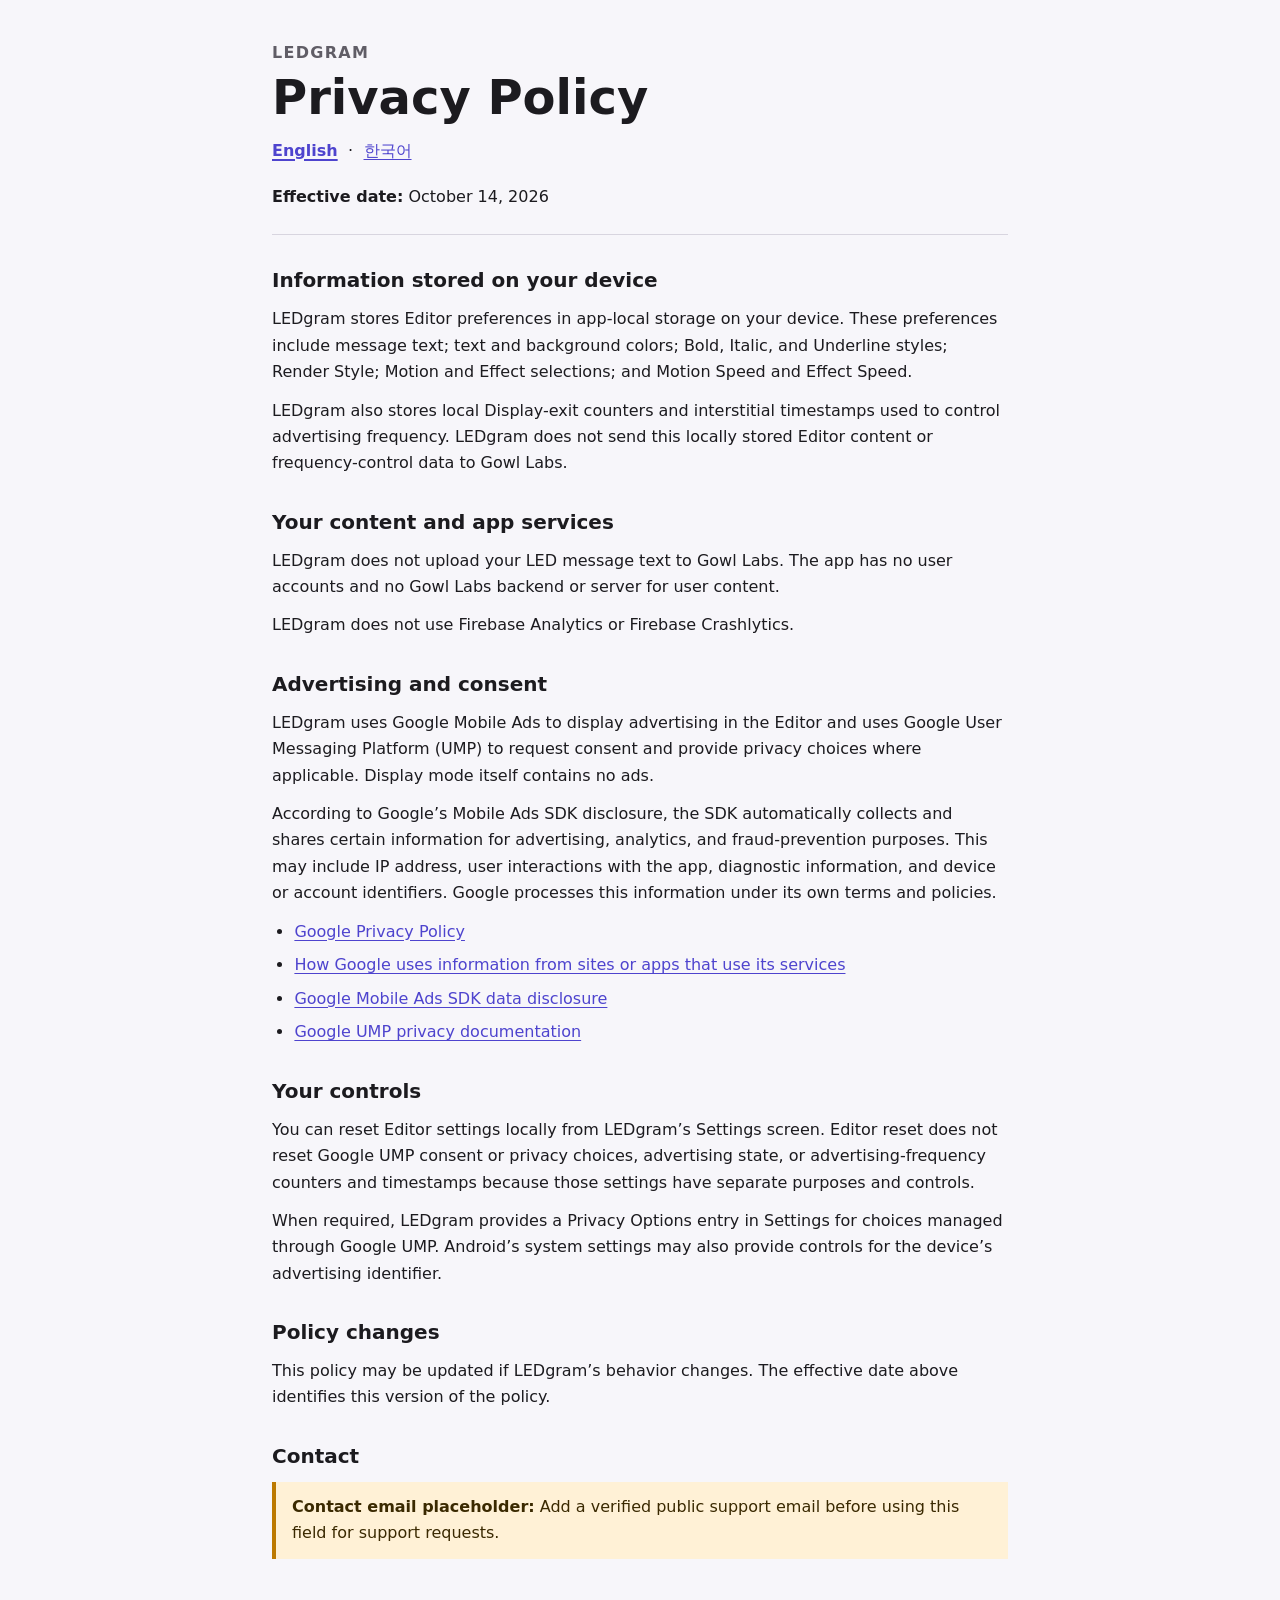
==== docs/privacy/index.html @ 935cbbbf "docs: add bilingual privacy policy" ====
<!doctype html>
<html lang="en">
<head>
  <meta charset="utf-8">
  <meta name="viewport" content="width=device-width, initial-scale=1">
  <meta name="description" content="Privacy Policy for the LEDgram Android app.">
  <title>LEDgram Privacy Policy</title>
  <link rel="alternate" hreflang="en" href="./">
  <link rel="alternate" hreflang="ko" href="ko.html">
  <link rel="stylesheet" href="styles.css">
</head>
<body>
  <main>
    <header>
      <p class="product">LEDgram</p>
      <h1>Privacy Policy</h1>
      <nav aria-label="Language">
        <a href="./" lang="en" aria-current="page">English</a>
        <span aria-hidden="true">·</span>
        <a href="ko.html" lang="ko">한국어</a>
      </nav>
      <p class="effective"><strong>Effective date:</strong> October 14, 2026</p>
    </header>

    <section>
      <h2>Information stored on your device</h2>
      <p>LEDgram stores Editor preferences in app-local storage on your device. These preferences include message text; text and background colors; Bold, Italic, and Underline styles; Render Style; Motion and Effect selections; and Motion Speed and Effect Speed.</p>
      <p>LEDgram also stores local Display-exit counters and interstitial timestamps used to control advertising frequency. LEDgram does not send this locally stored Editor content or frequency-control data to Gowl Labs.</p>
    </section>

    <section>
      <h2>Your content and app services</h2>
      <p>LEDgram does not upload your LED message text to Gowl Labs. The app has no user accounts and no Gowl Labs backend or server for user content.</p>
      <p>LEDgram does not use Firebase Analytics or Firebase Crashlytics.</p>
    </section>

    <section>
      <h2>Advertising and consent</h2>
      <p>LEDgram uses Google Mobile Ads to display advertising in the Editor and uses Google User Messaging Platform (UMP) to request consent and provide privacy choices where applicable. Display mode itself contains no ads.</p>
      <p>According to Google’s Mobile Ads SDK disclosure, the SDK automatically collects and shares certain information for advertising, analytics, and fraud-prevention purposes. This may include IP address, user interactions with the app, diagnostic information, and device or account identifiers. Google processes this information under its own terms and policies.</p>
      <ul>
        <li><a href="https://policies.google.com/privacy">Google Privacy Policy</a></li>
        <li><a href="https://policies.google.com/technologies/partner-sites">How Google uses information from sites or apps that use its services</a></li>
        <li><a href="https://developers.google.com/admob/android/privacy/play-data-disclosure">Google Mobile Ads SDK data disclosure</a></li>
        <li><a href="https://developers.google.com/admob/android/privacy">Google UMP privacy documentation</a></li>
      </ul>
    </section>

    <section>
      <h2>Your controls</h2>
      <p>You can reset Editor settings locally from LEDgram’s Settings screen. Editor reset does not reset Google UMP consent or privacy choices, advertising state, or advertising-frequency counters and timestamps because those settings have separate purposes and controls.</p>
      <p>When required, LEDgram provides a Privacy Options entry in Settings for choices managed through Google UMP. Android’s system settings may also provide controls for the device’s advertising identifier.</p>
    </section>

    <section>
      <h2>Policy changes</h2>
      <p>This policy may be updated if LEDgram’s behavior changes. The effective date above identifies this version of the policy.</p>
    </section>

    <section>
      <h2>Contact</h2>
      <p class="placeholder"><strong>Contact email placeholder:</strong> Add a verified public support email before using this field for support requests.</p>
    </section>
  </main>
</body>
</html>
---- docs/privacy/styles.css ----
:root {
  color-scheme: light dark;
  font-family: system-ui, -apple-system, BlinkMacSystemFont, "Segoe UI", sans-serif;
  line-height: 1.65;
  color: #1c1b1f;
  background: #f7f6fa;
}

* {
  box-sizing: border-box;
}

body {
  margin: 0;
}

main {
  width: min(100% - 2rem, 46rem);
  margin: 0 auto;
  padding: 2.5rem 0 4rem;
}

header {
  border-bottom: 1px solid #d8d5df;
  padding-bottom: 1.5rem;
}

.product {
  margin: 0;
  color: #605d66;
  font-weight: 700;
  letter-spacing: 0.08em;
  text-transform: uppercase;
}

h1 {
  margin: 0.25rem 0 0.5rem;
  font-size: clamp(2rem, 8vw, 3rem);
  line-height: 1.15;
}

h2 {
  margin: 2rem 0 0.5rem;
  font-size: 1.25rem;
  line-height: 1.35;
}

p,
ul {
  margin: 0.75rem 0;
}

ul {
  padding-left: 1.4rem;
}

li + li {
  margin-top: 0.45rem;
}

a {
  color: #4e44ce;
  text-underline-offset: 0.18em;
}

a:focus-visible {
  outline: 3px solid #e1a900;
  outline-offset: 3px;
}

nav {
  display: flex;
  gap: 0.65rem;
  align-items: center;
  margin: 0.75rem 0 1.25rem;
}

nav a[aria-current="page"] {
  font-weight: 700;
  text-decoration-thickness: 0.15em;
}

.effective {
  margin-bottom: 0;
}

.placeholder {
  border-left: 0.25rem solid #bc7900;
  padding: 0.75rem 1rem;
  background: #fff1d6;
  color: #3a2900;
}

@media (max-width: 30rem) {
  main {
    width: min(100% - 1.25rem, 46rem);
    padding-top: 1.5rem;
  }
}

@media (prefers-color-scheme: dark) {
  :root {
    color: #e7e1eb;
    background: #141217;
  }

  header {
    border-bottom-color: #49454f;
  }

  .product {
    color: #cac4d0;
  }

  a {
    color: #c9c2ff;
  }

  .placeholder {
    background: #3a2d0d;
    color: #ffe8ad;
  }
}
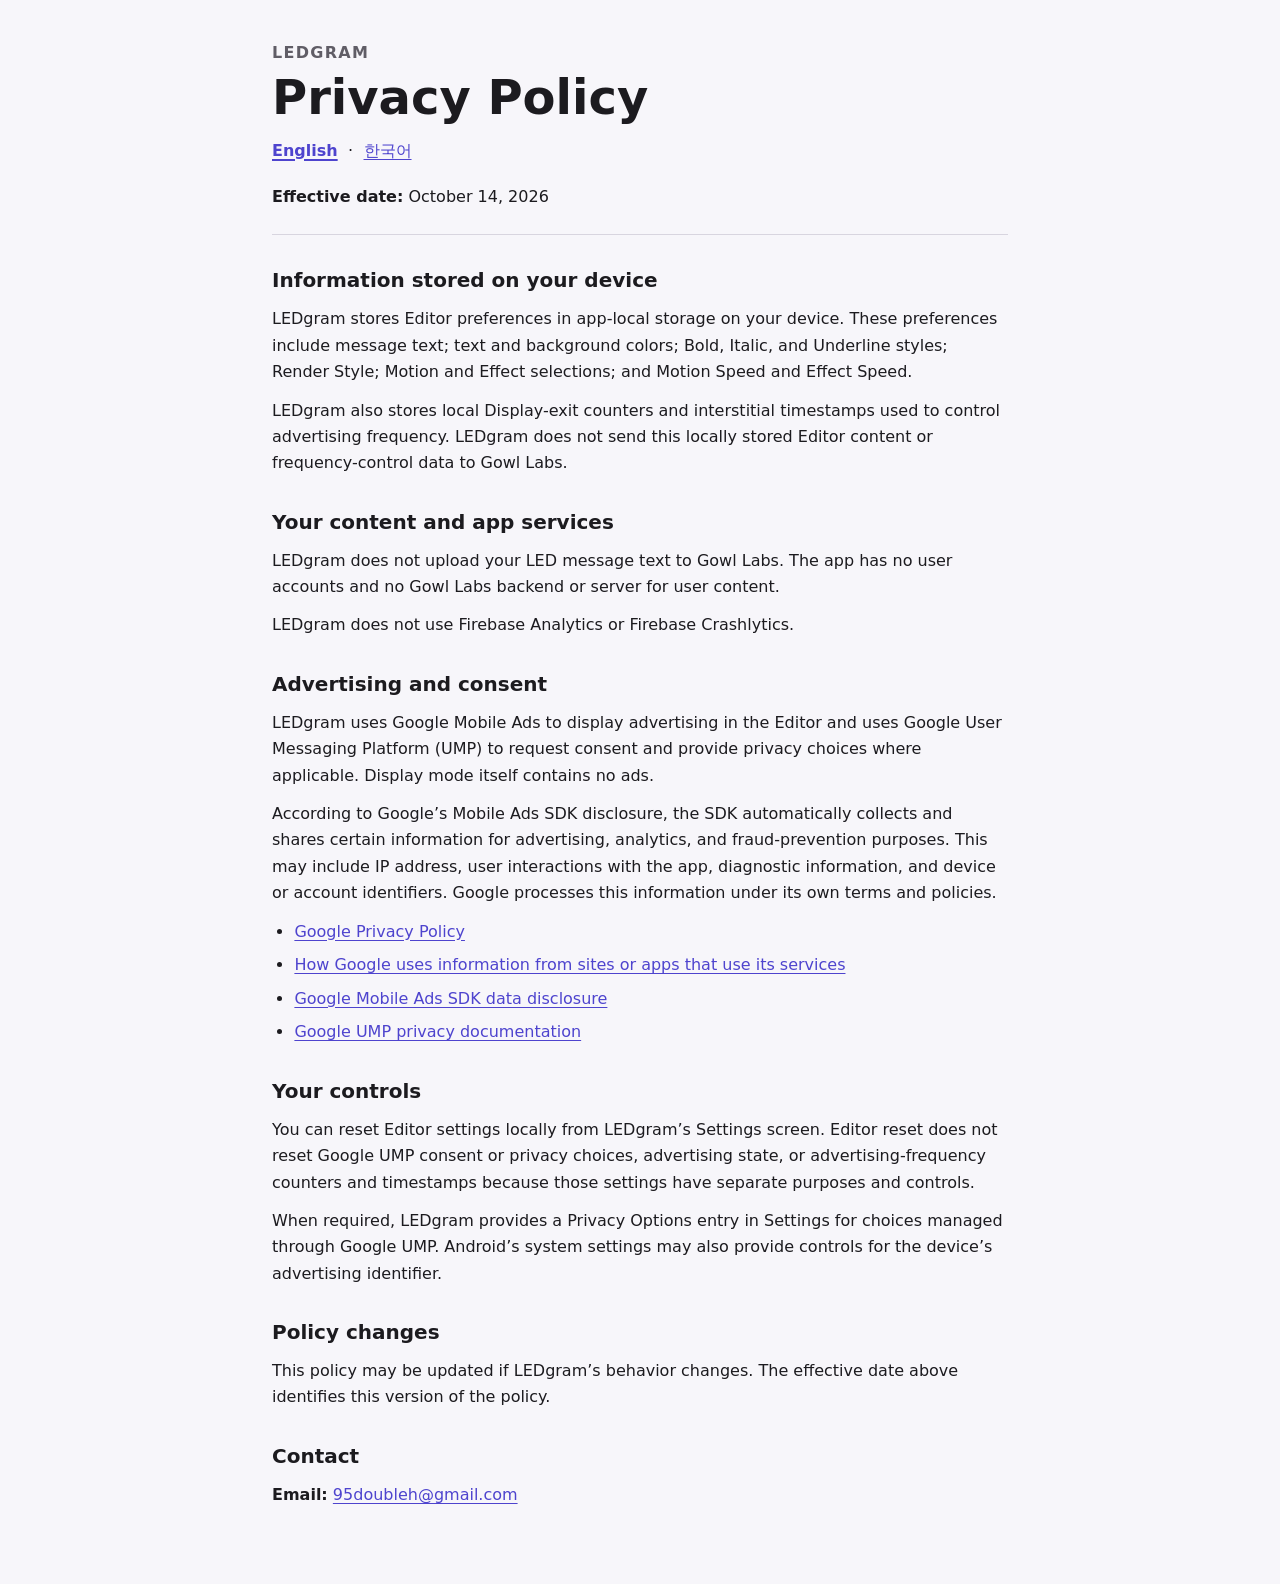
==== commit e28ec568: "docs: add privacy policy contact email" ====
--- a/docs/privacy/index.html
+++ b/docs/privacy/index.html
@@ -59,7 +59,7 @@
 
     <section>
       <h2>Contact</h2>
-      <p class="placeholder"><strong>Contact email placeholder:</strong> Add a verified public support email before using this field for support requests.</p>
+      <p><strong>Email:</strong> <a href="mailto:95doubleh@gmail.com">95doubleh@gmail.com</a></p>
     </section>
   </main>
 </body>
